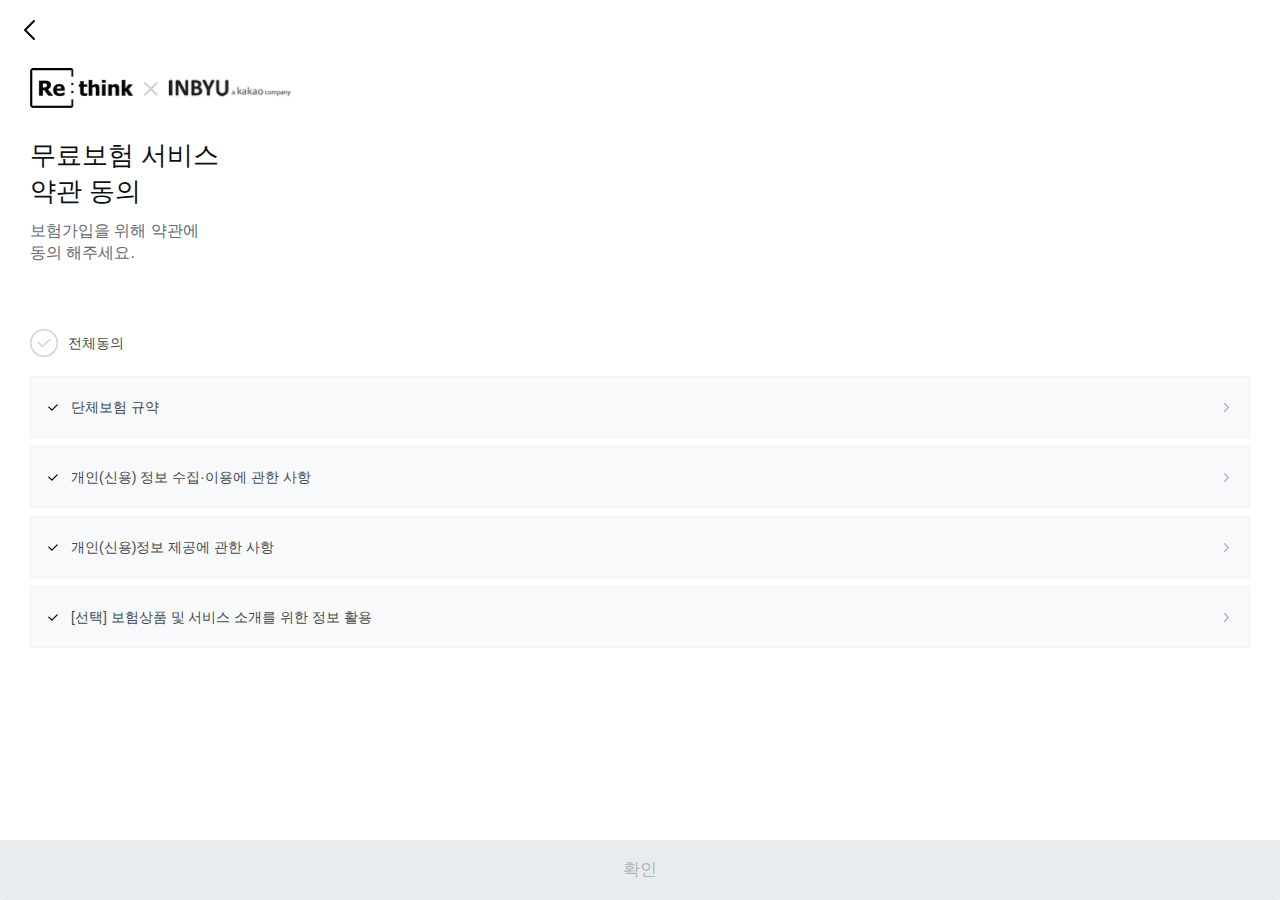
==== index.html @ 73c8ea55 "Initial commit" ====
<html lang="ko">
    <head>
        <meta charset="utf-8">
        <meta content="website" property="og:type">
        <meta content="" property="og:site_name">
        <meta content="" property="og:url">
        <meta content="" property="og:title">
        <meta content="" property="og:description">
        <title>Re:think</title>
        <link rel="shortcut icon" href="" type="image/x-icon">        
        <meta name="viewport" content="user-scalable=no, initial-scale=1.0, maximum-scale=1.0, minimum-scale=1.0, width=device-width, height=device-height, minimal-ui">
        <meta name="apple-mobile-web-app-capable" content="yes">
        <meta name="format-detection" content="telephone=no">
        <link rel="stylesheet" type="text/css" href="./css/reset.css">
        <link rel="stylesheet" type="text/css" href="./css/common.css">
    </head>
    <body>
        <div class="wrap">
            <div class="head-button">
                <a href="#" class="btn btn-back"></a>
            </div>
            <header class="header">
                <h1 class="logo"><img src="./images/h1_logo_2x.png" alt="Re think INBYU"
                         srcset="./images/h1_logo_2x.png 2x,
                                ./images/h1_logo_3x.png 3x"></h1>
                <h2 class="page-head">무료보험 서비스<br> 약관 동의</h2>
                <p>보험가입을 위해 약관에<br>동의 해주세요.</p>
            </header>
            <main class="content">
                <dl class="section-terms_agree">
                    <dt><input type="checkbox" id="termAgreeAllCheckbox" class="all-check"><label for="termAgreeAllCheckbox">전체동의</label></dt>
                    <dd>
                        <ul>
                            <li><a href=""><input type="checkbox" id="termAgreeCheckbox2"><label for="termAgreeCheckbox2">단체보험 규약</label></a></li>
                            <li><a href=""><input type="checkbox" id="termAgreeCheckbox3"><label for="termAgreeCheckbox3">개인(신용) 정보 수집·이용에 관한 사항</label></a></li>
                            <li><a href=""><input type="checkbox" id="termAgreeCheckbox4"><label for="termAgreeCheckbox4">개인(신용)정보 제공에 관한 사항</label></a></li>
                            <li><a href=""><input type="checkbox" id="termAgreeCheckbox5"><label for="termAgreeCheckbox5">[선택] 보험상품 및 서비스 소개를 위한 정보 활용</label></a></li>
                        </ul>
                    </dd>
                </dl>
            </main>
            <footer class="footer">
                <a href="#" class="btn btn-primary disabled">확인</a>
<!--                <a href="#" class="btn btn-primary">확인</a>-->
            </footer>
        </div>
    </body>
</html>
---- css/common.css ----
.wrap {
  overflow: hidden;
  margin: 0 auto;
  min-width: 320px;
  padding-top: 52px;
  padding-right: constant(safe-area-inset-right);
  padding-left: constant(safe-area-inset-left);
  padding-right: env(safe-area-inset-right);
  padding-left: env(safe-area-inset-left);
  padding-bottom: 60px;
  line-height: 1.38; }
  .wrap .head-button {
    position: fixed;
    top: 0;
    left: 0;
    right: 0;
    padding: 18px 18px 10px;
    height: 24px;
    background: #fff; }
  .wrap .content {
    padding: 40px 30px 60px; }
  .wrap .footer {
    position: fixed;
    bottom: 0;
    bottom: constant(safe-area-inset-bottom);
    bottom: env(safe-area-inset-bottom);
    width: 100%; }

.header {
  padding: 0 30px; }
  .header .logo {
    margin-bottom: 30px;
    padding-top: 16px; }
  .header p {
    margin-top: 10px;
    font-size: 16px;
    color: #636b73; }

.page-head {
  font-size: 26px;
  color: #0e1012;
  font-weight: 500;
  line-height: 1.38; }

input[type="checkbox"] {
  position: absolute;
  overflow: hidden;
  clip: rect(0 0 0 0);
  margin: -1px;
  width: 1px;
  height: 1px;
  border: 0 !important;
  outline-style: none;
  caret-color: #ffeb00; }
  input[type="checkbox"] + label {
    display: block;
    padding-left: 23px;
    background-image: url("../images/ico_chk_sm.svg");
    background-repeat: no-repeat;
    background-position: 0 center;
    background-size: 10px auto; }
  input[type="checkbox"]:checked + label {
    background-image: url("../images/ico_chk_on.svg"); }
  input[type="checkbox"].all-check + label {
    padding-left: 38px;
    line-height: 38px;
    background-image: url("../images/ico_chk.svg");
    background-size: 28px auto; }
  input[type="checkbox"].all-check:checked + label {
    background-image: url("../images/ico_chk_on.svg"); }

.btn {
  display: inline-block;
  text-align: center; }
  .btn-back {
    width: 24px;
    height: 24px;
    background-image: url("../images/btn_back.svg");
    background-repeat: no-repeat;
    background-position: center;
    background-size: cover; }
  .btn-primary {
    width: 100%;
    height: 60px;
    line-height: 60px;
    font-size: 17px;
    color: #0e1012;
    fong-weight: 700;
    background: #ffeb00;
    border-radius: 2px; }
    .btn-primary.disabled {
      color: #adb5bd;
      background: #e9ecef; }

.section-terms_agree {
  padding: 20px 0 0; }
  .section-terms_agree ul {
    margin-top: 14px; }
  .section-terms_agree li {
    line-height: 1.43;
    border: 1px solid #f1f3f5;
    background: #f8f9fa; }
    .section-terms_agree li + li {
      margin-top: 8px; }
    .section-terms_agree li a {
      display: block;
      padding: 20px 40px 20px 17px;
      background-image: url("../images/ico_arrow_link.svg");
      background-repeat: no-repeat;
      background-position: calc(100% - 20px) center;
      background-size: 5px auto; }

/*# sourceMappingURL=common.css.map */
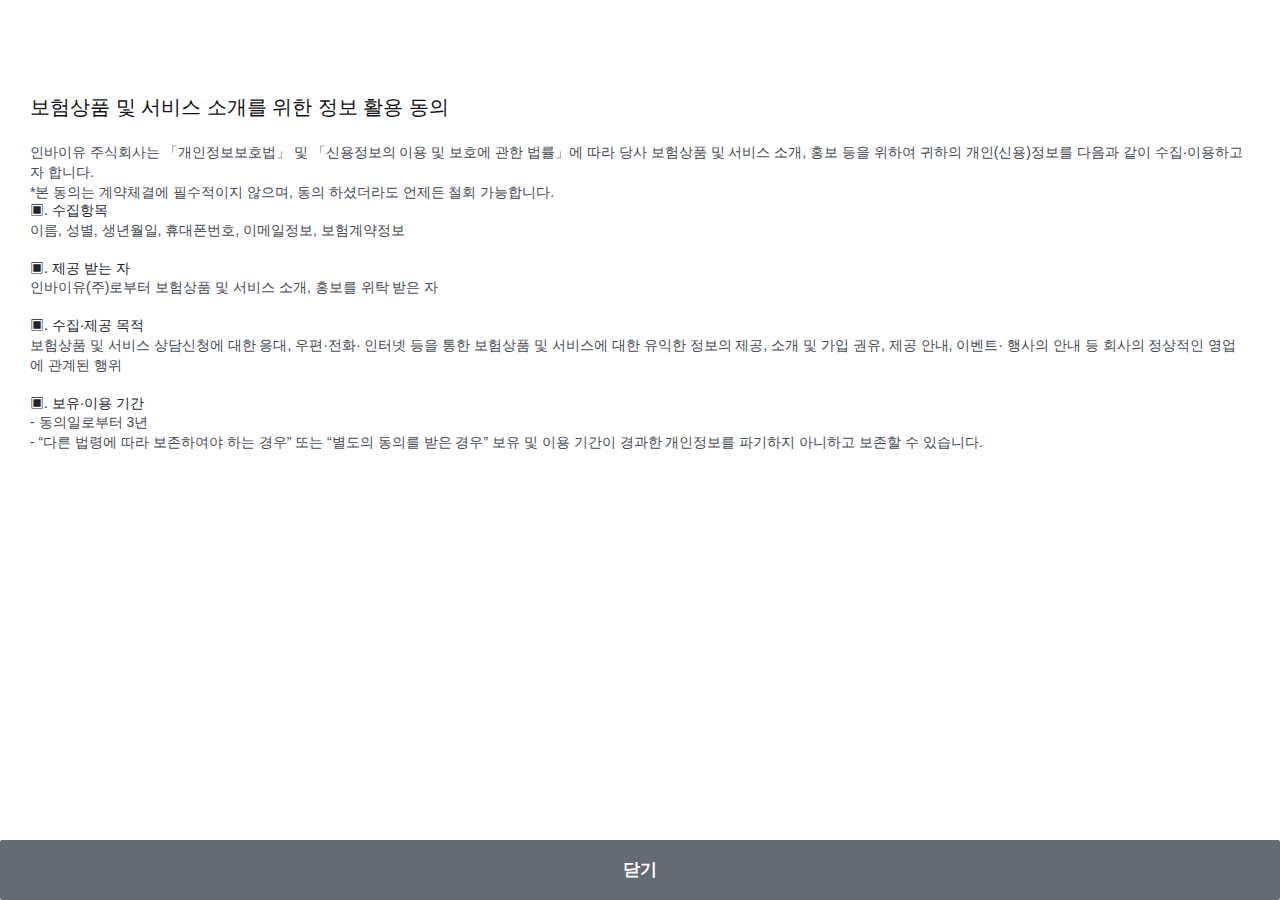
==== commit 54aa5d58: "약관" ====
--- a/index.html
+++ b/index.html
@@ -17,7 +17,7 @@
     <body>
         <div class="wrap">
             <div class="head-button">
-                <a href="#" class="btn btn-back"></a>
+                <a href="javascript:history.back();" class="btn btn-back"></a>
             </div>
             <header class="header">
                 <h1 class="logo"><img src="./images/h1_logo_2x.png" alt="Re think INBYU"
@@ -27,22 +27,177 @@
                 <p>보험가입을 위해 약관에<br>동의 해주세요.</p>
             </header>
             <main class="content">
-                <dl class="section-terms_agree">
-                    <dt><input type="checkbox" id="termAgreeAllCheckbox" class="all-check"><label for="termAgreeAllCheckbox">전체동의</label></dt>
-                    <dd>
-                        <ul>
-                            <li><a href=""><input type="checkbox" id="termAgreeCheckbox2"><label for="termAgreeCheckbox2">단체보험 규약</label></a></li>
-                            <li><a href=""><input type="checkbox" id="termAgreeCheckbox3"><label for="termAgreeCheckbox3">개인(신용) 정보 수집·이용에 관한 사항</label></a></li>
-                            <li><a href=""><input type="checkbox" id="termAgreeCheckbox4"><label for="termAgreeCheckbox4">개인(신용)정보 제공에 관한 사항</label></a></li>
-                            <li><a href=""><input type="checkbox" id="termAgreeCheckbox5"><label for="termAgreeCheckbox5">[선택] 보험상품 및 서비스 소개를 위한 정보 활용</label></a></li>
-                        </ul>
-                    </dd>
-                </dl>
+                <fieldset>
+                    <dl class="section-terms_agree">
+                        <dt><input type="checkbox" id="termAgreeAllCheckbox" class="all-check"><label for="termAgreeAllCheckbox">전체동의</label></dt>
+                        <dd>
+                            <ul>
+                                <li><a href=""><input type="checkbox" id="termAgreeCheckbox2"><label for="termAgreeCheckbox2">단체보험 규약</label></a></li>
+                                <li><a href=""><input type="checkbox" id="termAgreeCheckbox3"><label for="termAgreeCheckbox3">개인(신용) 정보 수집·이용에 관한 사항</label></a></li>
+                                <li><a href=""><input type="checkbox" id="termAgreeCheckbox4"><label for="termAgreeCheckbox4">개인(신용)정보 제공에 관한 사항</label></a></li>
+                                <li><a href=""><input type="checkbox" id="termAgreeCheckbox5"><label for="termAgreeCheckbox5">[선택] 보험상품 및 서비스 소개를 위한 정보 활용</label></a></li>
+                            </ul>
+                        </dd>
+                    </dl>
+                </fieldset>
             </main>
             <footer class="footer">
-                <a href="#" class="btn btn-primary disabled">확인</a>
-<!--                <a href="#" class="btn btn-primary">확인</a>-->
+                <a href="signup_form.html" class="btn btn-primary disabled">확인</a>
             </footer>
         </div>
+
+        <section class="layer" id="layerTerm01">
+            <div class="head-button">
+                <a href="#" class="btn btn-close"></a>
+            </div>
+            <div class="container">
+                <h2>단체보험 규약</h2>
+                <div class="contents terms">
+                    <h3> 제1조 목적 </h3>
+                    <p>본 규약은 엘케이엠에스리미티드 주식회사(이하 “LKMS”)가 회원들의 단체보험서비스 이용에 관하여 LKMS와 회원간의 협약사항을 규정함을 그 목적으로 합니다.</p>
+
+                    <h3> 제2조 내용 </h3>
+                    <p>LKMS가 본 단체보험규약에 동의하고 가입한 회원에게 제공하는 무료 단체보험서비스의 종류는 급성심근경색진단비보험을 말합니다.
+
+                    <h3>제3조 회원자격 </h3>
+                    <ol>
+                        <li>1) LKMS는 본 단체보험규약에 동의하고 가입한 자들을
+                            회원으로 하여 보험가입을 위한 단체(상법 및 보험업
+                            법상의 단체보험의 단체)를 구성하며, 보험가입에 동
+                            의한 각 회원들을 피보험자로 하여 급성심근경색진단
+                            비보험을 체결합니다.</li>
+                        <li>2) 본 규약에 동의한 회원은 이 규약의 당사자가 됩니다.</li>
+                        <li>3) 회원은 LKMS가 요구하는 개인정보를 입력하고 본
+                            규약에 대하여 동의 여부를 묻는 박스를 클릭하여 체
+                            크표시를 함으로써 급성심근경색진단비보험의 피보
+                            험자가 될 수 있는 회원자격을 얻게 됩니다.</li>
+                        <li> 4) 보험계약에 따른 세부내용은 보험사가 제공하는 보
+                            험약관에 따르며 본 약관에 정하지 않은 사항은
+                            LKMS가 보험사와 정한 약정에 따릅니다.</li>
+                    </ol>
+
+                    <h3>제4조 단체보험의 가입</h3>
+                    <ol>
+                        <li>1) LKMS는 회원을 위하여 계약자로서 보험사와 단체계약을 체결할 수 있습니다.</li>
+                        <li>2) 회원은 동의 절차를 거쳐 가입 신청을 합니다.</li>
+                        <li>3) 회원은 본 규약 및 보통약관, 제휴 플랫폼의 상품안내사항을 충분히 읽고 숙지한 후 가입 신청을 하며 요구하는 동의사항에 대해서 성실히 답합니다.</li>
+                        <li>4) 회원은 LKMS를 계약자로 회원을 피보험자로 하는 급성심근경색진단비보험계약을 체결함에 있어 보험회사와 “LKMS”간 협정에 급성심근경색진단비보험을 체결하는 것에 대해 동의 합니다.</li>
+                        <li>5) LKMS는 급성심근경색진단비보험 계약자로서 보험의 가입, 유지, 회원(피보험자) 관리 등에 필요한 제반 업무 및 단체 회원 관리 업무를 인바이유㈜에 위임합니다.</li>
+                    </ol>
+
+                    <h3>제5조 기타사항</h3>
+                    <ol>
+                        <li>1) LKMS는 기존 서비스의 변경, 새로운 서비스 출시, 법령의 개폐, 회원요구 사항이 있어 본 규약을 변경할 필요가 있는 경우 회원들을 위하여 이 규약을 즉시 변경 합니다. 그리고 변경된 규약은 즉시 효력을 발휘합니다.</li>
+                        <li>2) LKMS는 급성심근경색진단비보험가입 등 규약에 직접적으로 영향을 받는 서비스를 이용하는 회원에게는 규약적용에 부 동의 하는지 의견을 구합니다. 이때 규약에 부 동의 하는 회원은 해당 서비스를 이용하지 않거나 회원탈퇴를 할 수 있습니다.</li>
+                    </ol>
+                </div>
+            </div>
+            <footer class="footer">
+                <a href="#" class="btn btn-secondary">닫기</a>
+            </footer>
+        </section>
+
+        <section class="layer" id="layerTerm02">
+            <div class="head-button">
+                <a href="#" class="btn btn-close"></a>
+            </div>
+            <div class="container">
+                <h2>개인(신용)정보 수집·이용에 관한 사항</h2>
+                <div class="contents terms">
+                    <p>인바이유㈜는 개인정보보호법 및 신용정보의 이용 및 보호에 관한 법률에 따라 귀하의 개인(신용) 정보를 다음과 같이 수집, 이용하고자 하며 귀하의 동의가 필요합니다.</p>
+                    <ul>
+                        <li>*본 동의는 계약체결에 필수적이지 않으며, 동의 하셨더라도 언제든 철회 가능합니다.</li>
+                        <li>*개인(신용)정보의 수집•이용에 대한 동의를 거부하실 수 있으며 다만, 동의하지 않은 경우 본 보험서비스를 제공 받을 수 없습니다.</li>
+                    </ul>
+
+                    <h3>▣. 개인(신용)정보의 수집 및 이용 목적</h3>
+                    <ul>
+                        <li>• 보험서비스 가입 및 유지•관리</li>
+                        <li>• 마케팅 및 광고에 활용<strong></strong><p>:보험상품 및 서비스 제공, 이벤트 및 광고성 정보를 전화, 이메일, 문자 등으로 제공</p></li>
+                    </ul>
+
+                    <h3>▣. 수집하는 개인(신용)정보 항목</h3>
+                    <p>성명, 고유식별정보, 휴대폰번호, 이메일정보, 보험계약정보</p>
+                    <ul>
+                        <li>• 고유식별정보는 개인정보보호법 제24조에 규정된(주민등록번호, 여권번호, 운전면허번호, 외국인등록번호)를 의미합니다.</li>
+                    </ul>
+
+                    <h3>▣. 고유식별정보제공동의 여부</h3>
+                    <p>위 동의 목적으로 본인의 고유 식별정보를 수집 및 이용 하는 것에 동의합니다.</p>
+
+                    <h3>▣. 개인(신용)정보의 보유·이용 기간</h3>
+                    <p>개인(신용)정보, 수집·이용 동의일로부터 거래종료 후 5년까지 보유·이용 (단, 거래종료 후 5년이 경과한 후에는 보험금 지급, 금융사고 조사, 보험사기 방지·적발, 민원처리 등 법령상 의무이행을 위한 경우에 한하여 보유·이용하며, 별도 보관)</p>
+                </div>
+            </div>
+            <footer class="footer">
+                <a href="#" class="btn btn-secondary">닫기</a>
+            </footer>
+        </section>
+
+        <section class="layer" id="layerTerm03">
+            <div class="head-button">
+                <a href="#" class="btn btn-close"></a>
+            </div>
+            <div class="container">
+                <h2>개인(신용)정보의 제공에 관한 사항</h2>
+                <div class="contents terms">
+                    <p>인바이유㈜는 개인정보보호법 및 신용정보의 제공 및 보호에 관한 법률에 따라 귀하의 개인(신용)정보를 다음과 같이 제3자에게 제공하고자 하며 귀하의 동의가 필요합니다.</p>
+                    <ul>
+                        <li>*본 동의는 계약체결에 필수적이지 않으며, 동의 하셨더라도 언제든 철회 가능합니다.</li>
+                        <li>*개인(신용)정보의 제공에 대한 동의를 거부하실 수 있으며 다만, 동의하지 않은 경우 본 보험서비스를 제공 받을 수 없습니다.</li>
+                    </ul>
+
+                    <h3>▣. 개인(신용)정보를 제공받는 자 </h3>
+                    <p>현대해상화재보험㈜</p>
+
+                    <h3>▣. 개인(신용)정보를 제공받는 자의 이용목적</h3>
+                    <p>보험가입서비스 제공</p>
+
+                    <h3>▣. 제공하는 개인(신용)정보의 항목</h3>
+                    <strong>성명, 고유식별정보, 휴대폰번호, 이메일정보, 보험계약정보</strong>
+                    <p>• 고유식별정보는 개인정보보호법 제24조에 규정된(주민등록번호, 여권번호, 운전면허번호, 외국인등록번호)를 의미합니다.</p>
+
+                    <h3>▣. 고유식별정보제공동의 여부</h3>
+                    <p>위 동의 목적으로 본인의 고유 식별정보를 제공하는 것에 동의합니다.</p>
+
+                    <h3>▣. 보유 및 이용기간</h3>
+                    <p>제공 동의일로부터 개인(신용)정보를 제공받는 자의 목적을 달성할 때까지(최대 거래종료일로부터 5년) 단, 거래종료 후 5년이 경과한 후에는 보험금 지급, 금융사고 조사, 보험사기 방지·적발, 민원처리, 법령상 의무이행을 위한 경우에 한하여 보유·이용하며, 별도 보관</p>
+                </div>
+            </div>
+            <footer class="footer">
+                <a href="#" class="btn btn-secondary">닫기</a>
+            </footer>
+        </section>
+
+        <section class="layer" id="layerTerm04">
+            <div class="head-button">
+                <a href="#" class="btn btn-close"></a>
+            </div>
+            <div class="container">
+                <h2>보험상품 및 서비스 소개를 위한 정보 활용 동의</h2>
+                <div class="contents terms">
+                    <p>인바이유 주식회사는 「개인정보보호법」 및  「신용정보의 이용 및 보호에 관한 법률」에 따라 당사 보험상품 및 서비스 소개, 홍보 등을 위하여 귀하의 개인(신용)정보를 다음과 같이 수집·이용하고자 합니다.</p>
+                    <p>*본 동의는 계약체결에 필수적이지 않으며, 동의 하셨더라도 언제든 철회 가능합니다.</p>
+
+                    <h3>▣. 수집항목</h3>
+                    <p>이름, 성별, 생년월일, 휴대폰번호, 이메일정보, 보험계약정보 </p>
+
+                    <h3>▣. 제공 받는 자</h3>
+                    <p>인바이유(주)로부터 보험상품 및 서비스 소개, 홍보를 위탁 받은 자</p>
+
+                    <h3>▣. 수집·제공 목적</h3>
+                    <p>보험상품 및 서비스 상담신청에 대한 응대, 우편·전화· 인터넷 등을 통한 보험상품 및 서비스에 대한 유익한 정보의 제공, 소개 및 가입 권유, 제공 안내, 이벤트· 행사의 안내 등 회사의 정상적인 영업에 관계된 행위</p>
+
+                    <h3>▣. 보유·이용 기간</h3>
+                    <ul>
+                        <li>- 동의일로부터 3년</li>
+                        <li>- “다른 법령에 따라 보존하여야 하는 경우” 또는 “별도의 동의를 받은 경우” 보유 및 이용 기간이 경과한 개인정보를 파기하지 아니하고 보존할 수 있습니다.</li>
+                    </ul>
+                </div>
+            </div>
+            <footer class="footer">
+                <a href="#" class="btn btn-secondary">닫기</a>
+            </footer>
+        </section>
     </body>
 </html>--- a/css/common.css
+++ b/css/common.css
@@ -2,6 +2,7 @@
   overflow: hidden;
   margin: 0 auto;
   min-width: 320px;
+  max-width: 720px;
   padding-top: 52px;
   padding-right: constant(safe-area-inset-right);
   padding-left: constant(safe-area-inset-left);
@@ -10,6 +11,7 @@
   padding-bottom: 60px;
   line-height: 1.38; }
   .wrap .head-button {
+    z-index: 20;
     position: fixed;
     top: 0;
     left: 0;
@@ -19,12 +21,19 @@
     background: #fff; }
   .wrap .content {
     padding: 40px 30px 60px; }
+    .wrap .content.content-expired {
+      padding-top: 128px;
+      padding-bottom: 0; }
   .wrap .footer {
+    z-index: 20;
     position: fixed;
     bottom: 0;
     bottom: constant(safe-area-inset-bottom);
     bottom: env(safe-area-inset-bottom);
     width: 100%; }
+    .wrap .footer .logo {
+      padding-bottom: 32px;
+      text-align: center; }
 
 .header {
   padding: 0 30px; }
@@ -41,6 +50,17 @@
   color: #0e1012;
   font-weight: 500;
   line-height: 1.38; }
+
+h1.page-head {
+  padding-top: 10px; }
+  h1.page-head.complete::before {
+    content: '';
+    display: block;
+    margin-bottom: 10px;
+    width: 50px;
+    height: 50px;
+    background: url("../images/ico_complete.svg") no-repeat left;
+    background-size: cover; }
 
 input[type="checkbox"] {
   position: absolute;
@@ -69,6 +89,22 @@
   input[type="checkbox"].all-check:checked + label {
     background-image: url("../images/ico_chk_on.svg"); }
 
+input[type="text"],
+input[type="password"],
+input[type="email"],
+input[type="number"] {
+  padding: 6px 0;
+  font-size: 16px;
+  color: #636b73;
+  line-height: 1.38;
+  border: solid #ced4da;
+  border-width: 0 0 1px 0; }
+  input[type="text"]::placeholder,
+  input[type="password"]::placeholder,
+  input[type="email"]::placeholder,
+  input[type="number"]::placeholder {
+    color: #adb5bd; }
+
 .btn {
   display: inline-block;
   text-align: center; }
@@ -79,18 +115,54 @@
     background-repeat: no-repeat;
     background-position: center;
     background-size: cover; }
+  .btn-close {
+    width: 24px;
+    height: 24px;
+    background-image: url("../images/btn_close.svg");
+    background-repeat: no-repeat;
+    background-position: center;
+    background-size: cover; }
   .btn-primary {
     width: 100%;
     height: 60px;
     line-height: 60px;
     font-size: 17px;
     color: #0e1012;
-    fong-weight: 700;
+    font-weight: 700;
     background: #ffeb00;
     border-radius: 2px; }
     .btn-primary.disabled {
       color: #adb5bd;
       background: #e9ecef; }
+  .btn-secondary {
+    width: 100%;
+    height: 60px;
+    line-height: 60px;
+    font-size: 17px;
+    color: #fff;
+    font-weight: 700;
+    background: #636b73;
+    border-radius: 2px; }
+
+.text-info {
+  position: relative;
+  margin-top: 10px;
+  padding-left: 21px;
+  font-size: 13px;
+  color: #636b73;
+  letter-spacing: -0.8px;
+  word-break: keep-all; }
+  .text-info::before {
+    content: '';
+    position: absolute;
+    top: 0;
+    left: 0;
+    display: block;
+    width: 15px;
+    height: 15px;
+    vertical-align: middle;
+    background: url("../images/ico_text_info.svg") no-repeat center;
+    background-size: cover; }
 
 .section-terms_agree {
   padding: 20px 0 0; }
@@ -109,5 +181,174 @@
       background-repeat: no-repeat;
       background-position: calc(100% - 20px) center;
       background-size: 5px auto; }
+.section-signup_form {
+  margin-top: 63px; }
+  .section-signup_form li + li {
+    margin-top: 20px; }
+  .section-signup_form li.resident-number div {
+    display: flex; }
+    .section-signup_form li.resident-number div span {
+      margin: 0 11px 0 12px; }
+  .section-signup_form strong {
+    color: #212529;
+    font-weight: 400;
+    line-height: 1.43; }
+  .section-signup_form div {
+    margin-top: 2px; }
+    .section-signup_form div input {
+      width: 100%; }
+.section-complete {
+  padding-top: 40px;
+  font-size: 16px;
+  border-top: 1px solid #e9ecef; }
+  .section-complete li + li {
+    margin-top: 20px; }
+  .section-complete span {
+    display: inline-block;
+    margin-right: 30px;
+    width: 64px;
+    color: #636b73; }
+  .section-complete strong {
+    color: #212529;
+    font-weight: 400; }
+
+.insurance-info {
+  position: relative;
+  padding: 20px 20px 0;
+  background: #fff;
+  border-radius: 6px;
+  box-shadow: 1px 1px 8px 0 rgba(0, 0, 0, 0.2); }
+  .insurance-info h2 {
+    font-size: 14px;
+    color: #636b73;
+    font-weight: 400;
+    line-height: 1.43; }
+    .insurance-info h2.hyundai::before {
+      content: '';
+      display: inline-block;
+      margin: 0 6px 0 0;
+      width: 26px;
+      height: 26px;
+      vertical-align: middle;
+      border: 1px solid #e9ecef;
+      border-radius: 50%;
+      background: url("../images/img_logo_hyundai.png") no-repeat center;
+      background-size: 16px auto; }
+  .insurance-info p {
+    margin-top: 10px;
+    font-size: 16px;
+    color: #212529;
+    font-weight: 500; }
+  .insurance-info strong {
+    position: absolute;
+    top: 20px;
+    right: 20px;
+    width: 48px;
+    height: 23px;
+    font-size: 13px;
+    color: #008dff;
+    font-weight: 500;
+    line-height: 23px;
+    text-align: center;
+    background: rgba(72, 172, 255, 0.2);
+    border-radius: 15px; }
+  .insurance-info a {
+    display: block;
+    margin-top: 20px;
+    padding: 13px 0 14px;
+    font-size: 12px;
+    color: #636b73;
+    font-weight: 700;
+    line-height: 1.67;
+    text-align: center;
+    border-top: 1px solid #e9ecef; }
+
+.content-expired {
+  text-align: center; }
+  .content-expired .page-head {
+    padding-top: 0; }
+    .content-expired .page-head::before {
+      content: '';
+      display: block;
+      margin: 0 auto 10px;
+      width: 50px;
+      height: 50px;
+      background: url("../images/ico_expired.svg") no-repeat left;
+      background-size: cover; }
+  .content-expired .inbyu {
+    margin-top: 20px;
+    padding-top: 20px;
+    font-size: 16px;
+    color: #212529;
+    border-top: 1px solid #e9ecef; }
+    .content-expired .inbyu span {
+      overflow: hidden;
+      display: inline-flex;
+      justify-content: center;
+      align-items: center;
+      width: 30px;
+      height: 30px;
+      vertical-align: middle;
+      border: 1px solid #e9ecef;
+      border-radius: 50%; }
+
+.layer {
+  z-index: 100;
+  position: fixed;
+  top: 0;
+  left: 0;
+  right: 0;
+  bottom: 0;
+  background: #fff; }
+  .layer .head-button {
+    z-index: 20;
+    padding: 18px 18px 10px;
+    height: 24px;
+    text-align: right;
+    background: #fff; }
+  .layer .container {
+    padding: 40px 30px 30px; }
+    .layer .container h2 {
+      margin-bottom: 20px;
+      font-size: 20px;
+      color: #0e1012;
+      font-weight: 500;
+      line-height: 1.5; }
+  .layer .contents {
+    overflow-y: auto;
+    height: calc(100vh - (constant(safe-area-inset-bottom) + 52px + 70px + 50px + 60px));
+    height: calc(100vh - (env(safe-area-inset-bottom) + 52px + 70px + 50px + 60px));
+    line-height: 1.43; }
+    .layer .contents.terms h3 {
+      margin-top: 20px;
+      font-size: inherit;
+      font-weight: 400; }
+      .layer .contents.terms h3:first-of-type {
+        margin-top: 0; }
+    .layer .contents h3 {
+      font-size: 16px;
+      color: #212529;
+      font-weight: 400;
+      line-height: 1.25; }
+    .layer .contents .table {
+      margin-top: 20px;
+      border-bottom: 1px solid #ced4da; }
+      .layer .contents .table table {
+        table-layout: fixed;
+        width: 100%;
+        line-height: 1.43;
+        border-collapse: collapse; }
+      .layer .contents .table th, .layer .contents .table td {
+        padding: 10px 10px 8px;
+        text-align: center;
+        border-top: 1px solid #ced4da; }
+      .layer .contents .table th {
+        background: #f1f3f5; }
+      .layer .contents .table th + th, .layer .contents .table td + td {
+        border-left: 1px solid #ced4da; }
+  .layer .footer {
+    padding-bottom: constant(safe-area-inset-bottom);
+    padding-bottom: env(safe-area-inset-bottom);
+    width: 100%; }
 
 /*# sourceMappingURL=common.css.map */
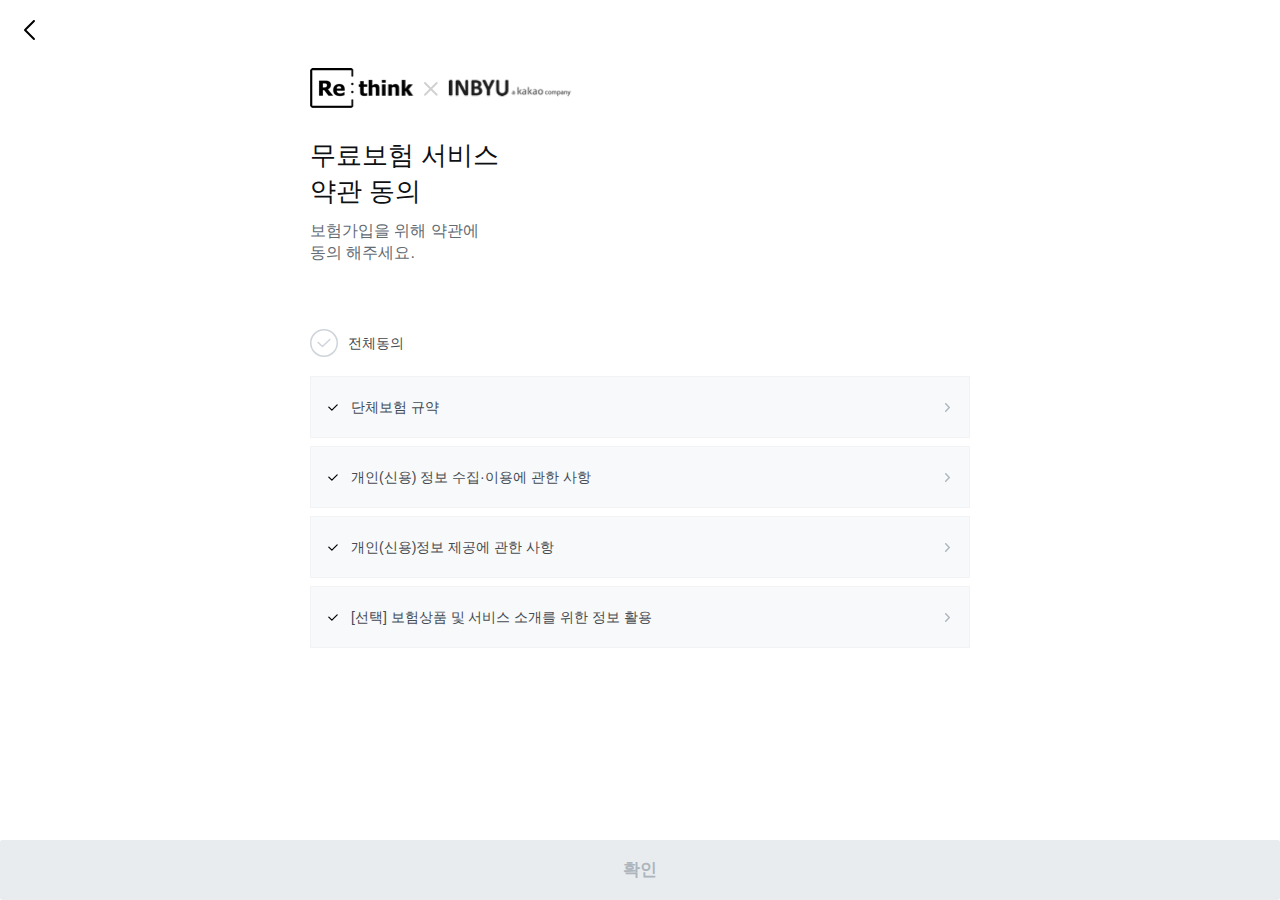
==== commit 6457c158: "Update index.html" ====
--- a/index.html
+++ b/index.html
@@ -32,10 +32,10 @@
                         <dt><input type="checkbox" id="termAgreeAllCheckbox" class="all-check"><label for="termAgreeAllCheckbox">전체동의</label></dt>
                         <dd>
                             <ul>
-                                <li><a href=""><input type="checkbox" id="termAgreeCheckbox2"><label for="termAgreeCheckbox2">단체보험 규약</label></a></li>
-                                <li><a href=""><input type="checkbox" id="termAgreeCheckbox3"><label for="termAgreeCheckbox3">개인(신용) 정보 수집·이용에 관한 사항</label></a></li>
-                                <li><a href=""><input type="checkbox" id="termAgreeCheckbox4"><label for="termAgreeCheckbox4">개인(신용)정보 제공에 관한 사항</label></a></li>
-                                <li><a href=""><input type="checkbox" id="termAgreeCheckbox5"><label for="termAgreeCheckbox5">[선택] 보험상품 및 서비스 소개를 위한 정보 활용</label></a></li>
+                                <li><input type="checkbox" required id="termAgreeCheckbox2" class="eChk"><label for="termAgreeCheckbox2">단체보험 규약</label><a href="#layerTerm01" class="eLayer"> </a></li>
+                                <li><input type="checkbox" required id="termAgreeCheckbox3" class="eChk"><label for="termAgreeCheckbox3">개인(신용) 정보 수집·이용에 관한 사항</label><a href="#layerTerm02" class="eLayer"> </a></li>
+                                <li><input type="checkbox" required id="termAgreeCheckbox4" class="eChk"><label for="termAgreeCheckbox4">개인(신용)정보 제공에 관한 사항</label><a href="#layerTerm03" class="eLayer"> </a></li>
+                                <li><input type="checkbox" id="termAgreeCheckbox5" class="eChk"><label for="termAgreeCheckbox5">[선택] 보험상품 및 서비스 소개를 위한 정보 활용</label><a href="#layerTerm04" class="eLayer"> </a></li>
                             </ul>
                         </dd>
                     </dl>
@@ -48,11 +48,11 @@
 
         <section class="layer" id="layerTerm01">
             <div class="head-button">
-                <a href="#" class="btn btn-close"></a>
-            </div>
-            <div class="container">
-                <h2>단체보험 규약</h2>
-                <div class="contents terms">
+                <a href="javascript:;" class="btn btn-close eClose"></a>
+            </div>
+            <div class="container">
+                <div class="contents terms">
+                    <h2>단체보험 규약</h2>
                     <h3> 제1조 목적 </h3>
                     <p>본 규약은 엘케이엠에스리미티드 주식회사(이하 “LKMS”)가 회원들의 단체보험서비스 이용에 관하여 LKMS와 회원간의 협약사항을 규정함을 그 목적으로 합니다.</p>
 
@@ -93,17 +93,17 @@
                 </div>
             </div>
             <footer class="footer">
-                <a href="#" class="btn btn-secondary">닫기</a>
+                <a href="javascript:;" class="btn btn-secondary eClose">닫기</a>
             </footer>
         </section>
 
         <section class="layer" id="layerTerm02">
             <div class="head-button">
-                <a href="#" class="btn btn-close"></a>
-            </div>
-            <div class="container">
-                <h2>개인(신용)정보 수집·이용에 관한 사항</h2>
-                <div class="contents terms">
+                <a href="javascript:;" class="btn btn-close eClose"></a>
+            </div>
+            <div class="container">
+                <div class="contents terms">
+                    <h2>개인(신용)정보 수집·이용에 관한 사항</h2>
                     <p>인바이유㈜는 개인정보보호법 및 신용정보의 이용 및 보호에 관한 법률에 따라 귀하의 개인(신용) 정보를 다음과 같이 수집, 이용하고자 하며 귀하의 동의가 필요합니다.</p>
                     <ul>
                         <li>*본 동의는 계약체결에 필수적이지 않으며, 동의 하셨더라도 언제든 철회 가능합니다.</li>
@@ -130,17 +130,17 @@
                 </div>
             </div>
             <footer class="footer">
-                <a href="#" class="btn btn-secondary">닫기</a>
+                <a href="javascript:;" class="btn btn-secondary eClose">닫기</a>
             </footer>
         </section>
 
         <section class="layer" id="layerTerm03">
             <div class="head-button">
-                <a href="#" class="btn btn-close"></a>
-            </div>
-            <div class="container">
-                <h2>개인(신용)정보의 제공에 관한 사항</h2>
-                <div class="contents terms">
+                <a href="javascript:;" class="btn btn-close eClose"></a>
+            </div>
+            <div class="container">
+                <div class="contents terms">
+                    <h2>개인(신용)정보의 제공에 관한 사항</h2>
                     <p>인바이유㈜는 개인정보보호법 및 신용정보의 제공 및 보호에 관한 법률에 따라 귀하의 개인(신용)정보를 다음과 같이 제3자에게 제공하고자 하며 귀하의 동의가 필요합니다.</p>
                     <ul>
                         <li>*본 동의는 계약체결에 필수적이지 않으며, 동의 하셨더라도 언제든 철회 가능합니다.</li>
@@ -165,17 +165,17 @@
                 </div>
             </div>
             <footer class="footer">
-                <a href="#" class="btn btn-secondary">닫기</a>
+                <a href="javascript:;" class="btn btn-secondary eClose">닫기</a>
             </footer>
         </section>
 
         <section class="layer" id="layerTerm04">
             <div class="head-button">
-                <a href="#" class="btn btn-close"></a>
-            </div>
-            <div class="container">
-                <h2>보험상품 및 서비스 소개를 위한 정보 활용 동의</h2>
-                <div class="contents terms">
+                <a href="javascript:;" class="btn btn-close eClose"></a>
+            </div>
+            <div class="container">
+                <div class="contents terms">
+                    <h2>보험상품 및 서비스 소개를 위한 정보 활용 동의</h2>
                     <p>인바이유 주식회사는 「개인정보보호법」 및  「신용정보의 이용 및 보호에 관한 법률」에 따라 당사 보험상품 및 서비스 소개, 홍보 등을 위하여 귀하의 개인(신용)정보를 다음과 같이 수집·이용하고자 합니다.</p>
                     <p>*본 동의는 계약체결에 필수적이지 않으며, 동의 하셨더라도 언제든 철회 가능합니다.</p>
 
@@ -196,8 +196,73 @@
                 </div>
             </div>
             <footer class="footer">
-                <a href="#" class="btn btn-secondary">닫기</a>
-            </footer>
-        </section>
+                <a href="javascript:;" class="btn btn-secondary eClose">닫기</a>
+            </footer>
+        </section>
+
+        <script
+                src="https://code.jquery.com/jquery-3.5.1.min.js"
+                integrity="sha256-9/aliU8dGd2tb6OSsuzixeV4y/faTqgFtohetphbbj0="
+                crossorigin="anonymous"></script>
+        <script>
+            $( document ).ready(function() {
+                let all = $('.section-terms_agree');
+                $('#termAgreeAllCheckbox').on('click' , function () {
+                    if (this.checked) {
+                        $(':checkbox').prop('checked', true);
+                        $('.btn-primary').removeClass('disabled');
+                    }else {
+                        $(':checkbox').prop('checked', false);
+                        $('.btn-primary').addClass('disabled');
+                    }
+                });
+
+                  $(':checkbox:not(:first)', all).on('click', function(){
+                      let allCheck = $(":checkbox:not(:first)", all);
+                      let allCnt = $(":checkbox:not(:first)", all).length;
+                      let checkedCnt = $(":checkbox:not(:first)", all).filter(":checked").length;
+                      let requiredCheck = $(":checkbox:not(:first)", all).filter(":visible[required]");
+                    let  count = 0;
+
+                    $.each(requiredCheck, function(index, checkbox) {
+                        console.log(checkbox);
+                        let checked = $(checkbox).prop('checked');
+                        count = checked ? count+= 1 : count;
+
+                         if (requiredCheck.length === count) {
+                            $('.btn-primary').removeClass('disabled');
+                         } else {
+                            $('.btn-primary').addClass('disabled');
+                         }
+                    });
+
+                  if(allCnt === checkedCnt) {
+                      $(':checkbox:first', all).prop('checked', true);
+                  }
+                  else{
+                      $(':checkbox:first', all).prop('checked', false);
+                  }
+
+                  });
+                
+                $('body').on('click', '.eLayer', function (e) {
+                    let targetLayer = $($(e.currentTarget).attr("href"));
+
+                    $("body").addClass("overlay");
+                    $(targetLayer).fadeIn();
+                    e.preventDefault();
+                });
+
+                $('body').on('click', '.layer .eClose', function (e) {
+                    let findParent = $(this).parents('.layer');
+                    console.log('11111111111', findParent);
+
+                    $("body").removeClass("overlay");
+                    findParent.fadeOut();
+                    e.preventDefault();
+                });
+
+            });
+        </script>
     </body>
-</html>+</html>
--- a/css/common.css
+++ b/css/common.css
@@ -1,3 +1,7 @@
+body.overlay {
+  overflow: hidden;
+  height: 100%; }
+
 .wrap {
   overflow: hidden;
   margin: 0 auto;
@@ -27,6 +31,7 @@
   .wrap .footer {
     z-index: 20;
     position: fixed;
+    left: 0;
     bottom: 0;
     bottom: constant(safe-area-inset-bottom);
     bottom: env(safe-area-inset-bottom);
@@ -80,7 +85,7 @@
     background-position: 0 center;
     background-size: 10px auto; }
   input[type="checkbox"]:checked + label {
-    background-image: url("../images/ico_chk_on.svg"); }
+    background-image: url("../images/ico_chk_sm_on.svg"); }
   input[type="checkbox"].all-check + label {
     padding-left: 38px;
     line-height: 38px;
@@ -169,17 +174,25 @@
   .section-terms_agree ul {
     margin-top: 14px; }
   .section-terms_agree li {
+    position: relative;
+    padding: 20px 40px 20px 17px;
     line-height: 1.43;
+    word-break: keep-all;
     border: 1px solid #f1f3f5;
     background: #f8f9fa; }
     .section-terms_agree li + li {
       margin-top: 8px; }
     .section-terms_agree li a {
-      display: block;
-      padding: 20px 40px 20px 17px;
+      position: absolute;
+      top: 50%;
+      right: 10px;
+      display: inline-block;
+      margin-top: -30px;
+      width: 24px;
+      height: 60px;
       background-image: url("../images/ico_arrow_link.svg");
       background-repeat: no-repeat;
-      background-position: calc(100% - 20px) center;
+      background-position: center;
       background-size: 5px auto; }
 .section-signup_form {
   margin-top: 63px; }
@@ -293,6 +306,7 @@
       border-radius: 50%; }
 
 .layer {
+  display: none;
   z-index: 100;
   position: fixed;
   top: 0;
@@ -307,7 +321,10 @@
     text-align: right;
     background: #fff; }
   .layer .container {
-    padding: 40px 30px 30px; }
+    overflow-y: auto;
+    padding: 40px 30px 90px;
+    height: calc(100vh - (constant(safe-area-inset-bottom) + 52px + 70px + 60px));
+    height: calc(100vh - (env(safe-area-inset-bottom) + 52px + 70px + 60px)); }
     .layer .container h2 {
       margin-bottom: 20px;
       font-size: 20px;
@@ -315,16 +332,11 @@
       font-weight: 500;
       line-height: 1.5; }
   .layer .contents {
-    overflow-y: auto;
-    height: calc(100vh - (constant(safe-area-inset-bottom) + 52px + 70px + 50px + 60px));
-    height: calc(100vh - (env(safe-area-inset-bottom) + 52px + 70px + 50px + 60px));
     line-height: 1.43; }
     .layer .contents.terms h3 {
       margin-top: 20px;
       font-size: inherit;
       font-weight: 400; }
-      .layer .contents.terms h3:first-of-type {
-        margin-top: 0; }
     .layer .contents h3 {
       font-size: 16px;
       color: #212529;
@@ -347,6 +359,11 @@
       .layer .contents .table th + th, .layer .contents .table td + td {
         border-left: 1px solid #ced4da; }
   .layer .footer {
+    z-index: 110;
+    position: fixed;
+    bottom: 0;
+    left: 0;
+    right: 0;
     padding-bottom: constant(safe-area-inset-bottom);
     padding-bottom: env(safe-area-inset-bottom);
     width: 100%; }
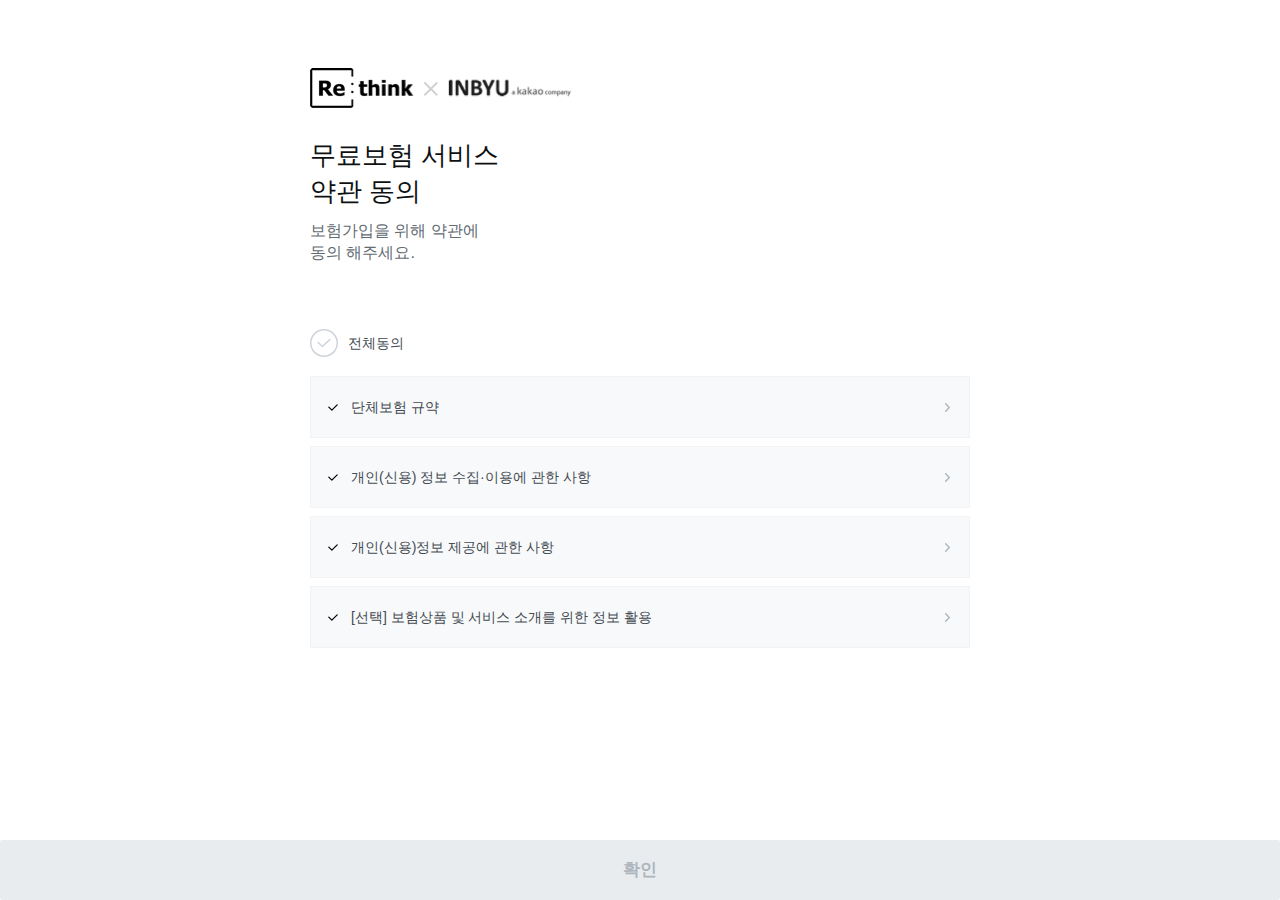
==== commit 9be90e5b: "Update index.html" ====
--- a/index.html
+++ b/index.html
@@ -16,9 +16,6 @@
     </head>
     <body>
         <div class="wrap">
-            <div class="head-button">
-                <a href="javascript:history.back();" class="btn btn-back"></a>
-            </div>
             <header class="header">
                 <h1 class="logo"><img src="./images/h1_logo_2x.png" alt="Re think INBYU"
                          srcset="./images/h1_logo_2x.png 2x,
--- a/css/common.css
+++ b/css/common.css
@@ -109,6 +109,9 @@
   input[type="email"]::placeholder,
   input[type="number"]::placeholder {
     color: #adb5bd; }
+  input.security {
+    -webkit-text-security:disc;
+  }
 
 .btn {
   display: inline-block;
@@ -323,8 +326,8 @@
   .layer .container {
     overflow-y: auto;
     padding: 40px 30px 90px;
-    height: calc(100vh - (constant(safe-area-inset-bottom) + 52px + 70px + 60px));
-    height: calc(100vh - (env(safe-area-inset-bottom) + 52px + 70px + 60px)); }
+    height: calc(100% - (constant(safe-area-inset-bottom) + 52px + 70px + 60px));
+    height: calc(100% - (env(safe-area-inset-bottom) + 52px + 70px + 60px)); }
     .layer .container h2 {
       margin-bottom: 20px;
       font-size: 20px;
